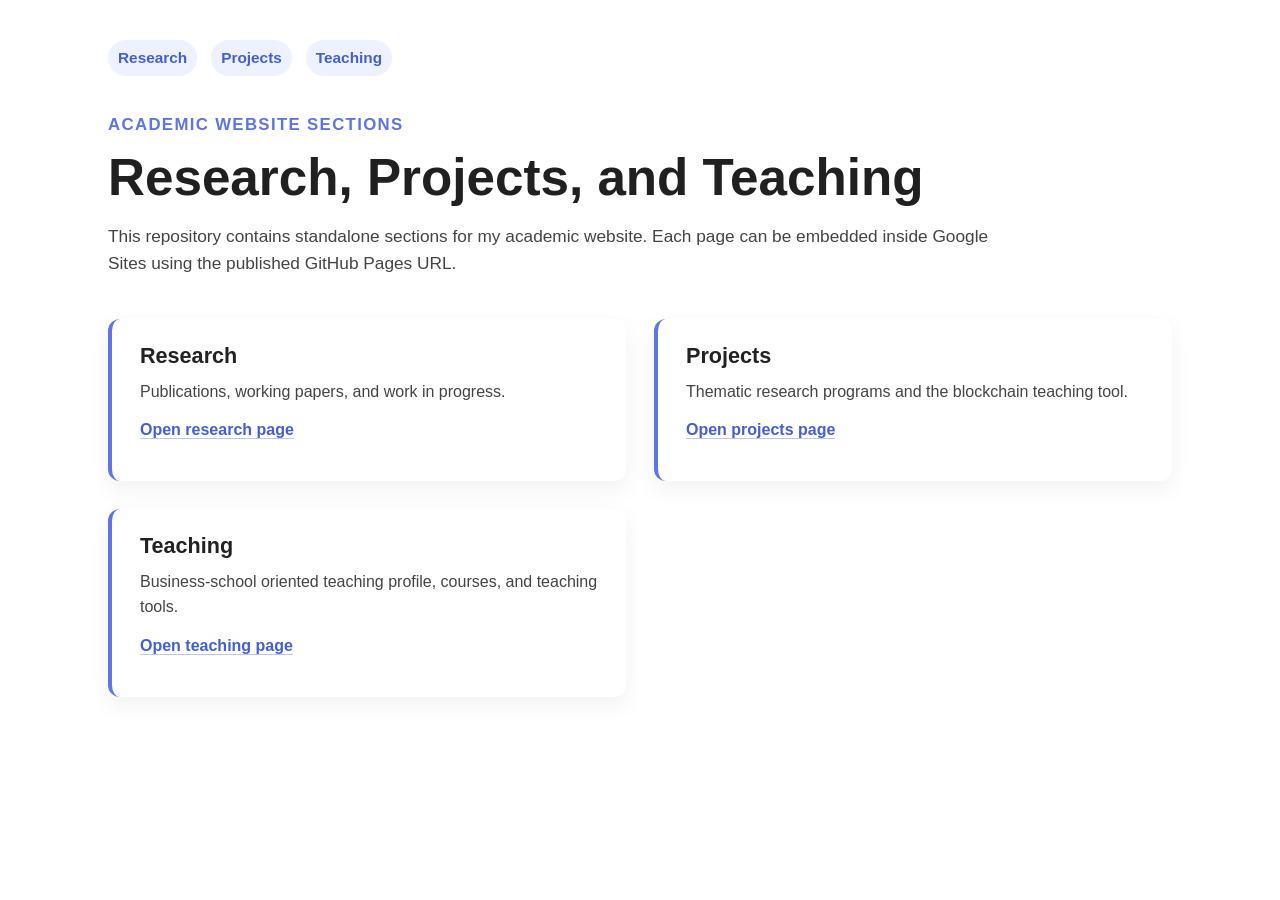
==== index.html @ dbb3ae40 "new site" ====
<!doctype html>
<html lang="en">
<head>
  <meta charset="utf-8">
  <meta name="viewport" content="width=device-width, initial-scale=1">
  <title>Danusha Rajapaksa | Academic Site Sections</title>
  <link rel="stylesheet" href="assets/style.css">
</head>
<body>
  <main class="site-shell">
    <nav class="site-nav" aria-label="Site sections">
      <a href="research/">Research</a>
      <a href="projects/">Projects</a>
      <a href="teaching/">Teaching</a>
    </nav>

    <section class="hero">
      <div class="kicker">Academic Website Sections</div>
      <h1 class="page-title">Research, Projects, and Teaching</h1>
      <p class="intro">
        This repository contains standalone sections for my academic website. Each page can be embedded inside Google Sites using the published GitHub Pages URL.
      </p>
    </section>

    <section class="project-grid">
      <article class="card">
        <h2>Research</h2>
        <p>Publications, working papers, and work in progress.</p>
        <p><a href="research/">Open research page</a></p>
      </article>

      <article class="card">
        <h2>Projects</h2>
        <p>Thematic research programs and the blockchain teaching tool.</p>
        <p><a href="projects/">Open projects page</a></p>
      </article>

      <article class="card">
        <h2>Teaching</h2>
        <p>Business-school oriented teaching profile, courses, and teaching tools.</p>
        <p><a href="teaching/">Open teaching page</a></p>
      </article>
    </section>
  </main>
</body>
</html>
---- assets/style.css ----
:root {
  --page-max-width: 1120px;
  --accent: #5d75e8;
  --accent-dark: #435ed8;
  --accent-light: #eef1ff;
  --text: #222;
  --muted: #444;
  --soft-border: rgba(93, 117, 232, 0.18);
  --shadow: 0 8px 24px rgba(0, 0, 0, 0.06);
  --radius: 12px;
}

* {
  box-sizing: border-box;
}

body {
  margin: 0;
  background: #fff;
  color: var(--text);
  font-family: Inter, -apple-system, BlinkMacSystemFont, "Segoe UI", Roboto, Arial, sans-serif;
  line-height: 1.55;
}

a {
  color: var(--accent-dark);
  font-weight: 700;
  text-decoration: none;
  border-bottom: 1px solid rgba(67, 94, 216, 0.35);
}

a:hover {
  border-bottom-color: var(--accent-dark);
}

.site-shell,
.research-page,
.project-page,
.teaching-page {
  max-width: var(--page-max-width);
  margin: 0 auto;
  padding: 40px 28px 70px;
}

.site-nav {
  display: flex;
  flex-wrap: wrap;
  gap: 14px;
  margin-bottom: 36px;
  font-size: 0.96rem;
}

.site-nav a {
  border-bottom: none;
  padding: 6px 10px;
  border-radius: 999px;
  background: var(--accent-light);
}

.hero,
.project-hero,
.teaching-hero {
  margin-bottom: 42px;
}

.kicker,
.project-kicker,
.teaching-kicker {
  color: var(--accent);
  font-size: 1.05rem;
  font-weight: 700;
  letter-spacing: 0.08em;
  text-transform: uppercase;
  margin-bottom: 12px;
}

.page-title,
.project-title,
.teaching-title {
  font-size: clamp(2rem, 4vw, 3.2rem);
  line-height: 1.08;
  font-weight: 800;
  margin: 0 0 18px;
  color: #202020;
}

.intro,
.project-intro,
.teaching-intro {
  max-width: 900px;
  font-size: 1.08rem;
  color: var(--muted);
  margin: 0;
}

.research-section,
.teaching-section {
  margin-bottom: 42px;
}

.research-heading,
.teaching-heading,
.section-heading {
  color: var(--accent);
  font-size: 1.25rem;
  font-weight: 800;
  letter-spacing: 0.08em;
  margin: 0 0 18px;
}

.paper-list {
  list-style-type: square;
  margin: 0;
  padding-left: 26px;
}

.paper-item {
  margin-bottom: 26px;
  padding-left: 4px;
}

.paper-title {
  font-size: 1.18rem;
  line-height: 1.35;
  font-weight: 800;
  color: var(--text);
  margin: 0 0 4px;
}

.paper-meta {
  font-size: 1.02rem;
  color: #333;
  margin: 0;
}

.paper-meta em {
  font-style: italic;
}

.single-paper {
  margin-left: 26px;
  margin-bottom: 28px;
}

.project-grid {
  display: grid;
  grid-template-columns: 1fr;
  gap: 28px;
}

.card,
.project-card,
.teaching-card,
.method-card {
  background: #fff;
  box-shadow: var(--shadow);
  border-radius: var(--radius);
}

.card,
.project-card,
.teaching-card {
  border-left: 4px solid var(--accent);
  padding: 24px 28px;
}

.card h2,
.project-card h2,
.teaching-card h3 {
  margin: 0 0 10px;
  font-size: 1.35rem;
  line-height: 1.25;
  color: var(--text);
  font-weight: 800;
}

.card p,
.project-summary,
.teaching-card p,
.method-card p {
  margin: 0 0 14px;
  color: var(--muted);
  font-size: 1rem;
}

.project-label {
  color: var(--accent);
  font-weight: 800;
  letter-spacing: 0.06em;
  text-transform: uppercase;
  font-size: 0.78rem;
  margin: 18px 0 8px;
}

.project-list,
.course-list,
.clean-list {
  margin: 0;
  padding-left: 20px;
}

.project-list li,
.clean-list li {
  margin: 6px 0;
}

.project-list strong,
.clean-list strong {
  font-weight: 800;
}

.tag-row,
.project-meta {
  display: flex;
  flex-wrap: wrap;
  gap: 8px;
  margin-top: 16px;
}

.tag,
.project-tag,
.teaching-tag {
  display: inline-block;
  padding: 5px 10px;
  border-radius: 999px;
  background: var(--accent-light);
  color: var(--accent-dark);
  font-size: 0.82rem;
  font-weight: 650;
}

.links,
.project-links,
.teaching-links {
  margin-top: 16px;
  display: flex;
  flex-wrap: wrap;
  gap: 12px;
}

.course-list {
  list-style-type: square;
  padding-left: 24px;
}

.course-list li {
  margin-bottom: 18px;
}

.course-title {
  display: block;
  font-weight: 800;
  color: var(--text);
  font-size: 1.08rem;
  line-height: 1.35;
}

.course-meta {
  display: block;
  color: var(--muted);
  font-size: 0.98rem;
  margin-top: 2px;
}

.method-grid {
  display: grid;
  grid-template-columns: 1fr;
  gap: 22px;
}

.method-card {
  padding: 22px 24px;
  border-top: 4px solid var(--accent);
}

.method-card h3 {
  margin: 0 0 10px;
  font-size: 1.18rem;
  font-weight: 800;
  color: var(--text);
}

.embed-note {
  padding: 14px 16px;
  background: var(--accent-light);
  border: 1px solid var(--soft-border);
  border-radius: 10px;
  color: #303b78;
  font-size: 0.95rem;
}

@media (min-width: 860px) {
  .project-grid {
    grid-template-columns: 1fr 1fr;
  }

  .project-card.featured {
    grid-column: 1 / -1;
  }

  .method-grid {
    grid-template-columns: repeat(3, 1fr);
  }
}

@media (max-width: 640px) {
  .site-shell,
  .research-page,
  .project-page,
  .teaching-page {
    padding: 32px 20px 56px;
  }

  .research-heading,
  .teaching-heading,
  .section-heading {
    font-size: 1.08rem;
  }

  .paper-title {
    font-size: 1.05rem;
  }

  .paper-meta {
    font-size: 0.98rem;
  }

  .card,
  .project-card,
  .teaching-card,
  .method-card {
    padding: 22px 22px;
  }
}
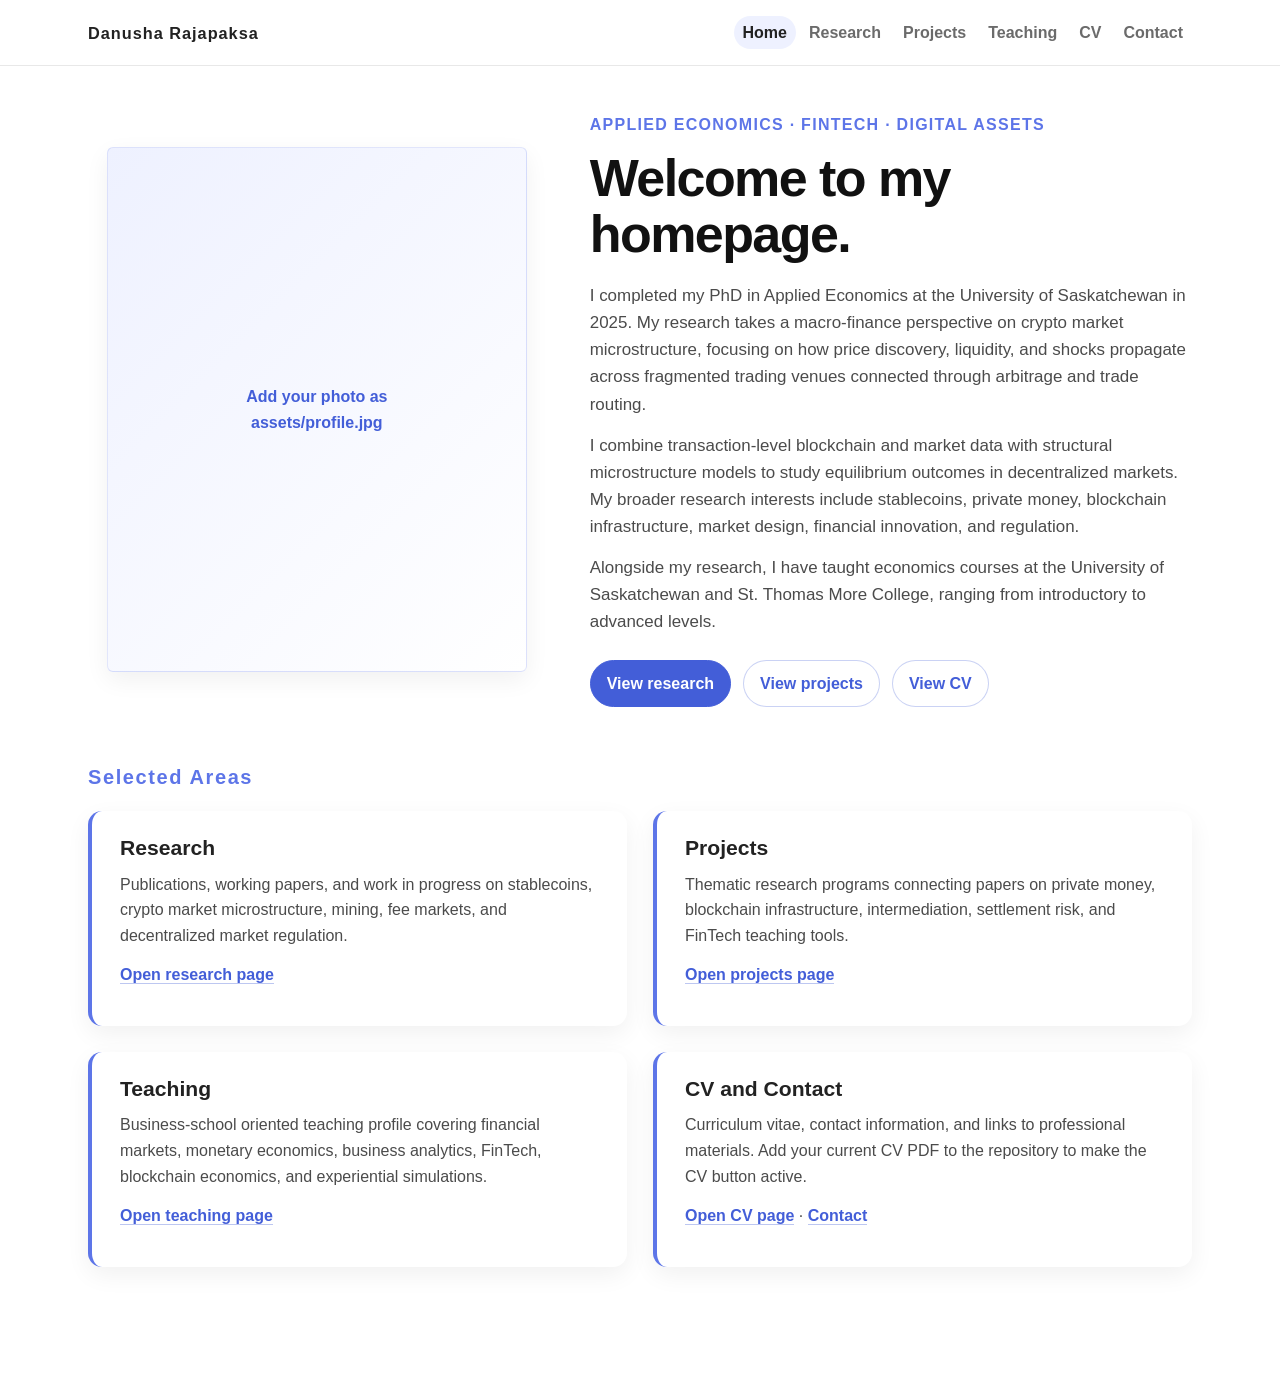
==== commit ece8fc67: "changes" ====
--- a/index.html
+++ b/index.html
@@ -3,43 +3,108 @@
 <head>
   <meta charset="utf-8">
   <meta name="viewport" content="width=device-width, initial-scale=1">
-  <title>Danusha Rajapaksa | Academic Site Sections</title>
+  <meta name="description" content="Danusha Rajapaksa: applied economist studying crypto market microstructure, stablecoins, blockchain infrastructure, FinTech, and decentralized markets.">
+  <title>Danusha Rajapaksa | Applied Economist</title>
   <link rel="stylesheet" href="assets/style.css">
 </head>
 <body>
-  <main class="site-shell">
-    <nav class="site-nav" aria-label="Site sections">
-      <a href="research/">Research</a>
-      <a href="projects/">Projects</a>
-      <a href="teaching/">Teaching</a>
-    </nav>
+  <a class="skip-link" href="#main-content">Skip to content</a>
 
-    <section class="hero">
-      <div class="kicker">Academic Website Sections</div>
-      <h1 class="page-title">Research, Projects, and Teaching</h1>
-      <p class="intro">
-        This repository contains standalone sections for my academic website. Each page can be embedded inside Google Sites using the published GitHub Pages URL.
-      </p>
+  <header class="site-header">
+    <div class="site-header-inner">
+      <a class="site-brand" href="./">Danusha Rajapaksa</a>
+      <nav class="site-nav" aria-label="Main navigation">
+        <a class="active" href="./">Home</a>
+        <a href="research/">Research</a>
+        <a href="projects/">Projects</a>
+        <a href="teaching/">Teaching</a>
+        <a href="cv/">CV</a>
+        <a href="contact/">Contact</a>
+      </nav>
+    </div>
+  </header>
+
+  <main id="main-content" class="home-page">
+    <section class="home-hero" aria-labelledby="home-title">
+      <div class="profile-photo-wrap">
+        <!-- Add your photo at assets/profile.jpg. The page will show a simple placeholder until then. -->
+        <picture>
+          <source srcset="assets/profile.webp" type="image/webp">
+          <img class="profile-photo" src="assets/profile.jpg" alt="Danusha Rajapaksa" onerror="this.outerHTML='<div class=&quot;profile-placeholder&quot;>Add your photo as<br>assets/profile.jpg</div>'">
+        </picture>
+      </div>
+
+      <div class="home-copy">
+        <div class="kicker">Applied Economics · FinTech · Digital Assets</div>
+        <h1 id="home-title" class="home-title">Welcome to my homepage.</h1>
+
+        <div class="home-description">
+          <p>
+            I completed my PhD in Applied Economics at the University of Saskatchewan in 2025.
+            My research takes a macro-finance perspective on crypto market microstructure,
+            focusing on how price discovery, liquidity, and shocks propagate across fragmented
+            trading venues connected through arbitrage and trade routing.
+          </p>
+          <p>
+            I combine transaction-level blockchain and market data with structural microstructure
+            models to study equilibrium outcomes in decentralized markets. My broader research
+            interests include stablecoins, private money, blockchain infrastructure, market design,
+            financial innovation, and regulation.
+          </p>
+          <p>
+            Alongside my research, I have taught economics courses at the University of Saskatchewan
+            and St. Thomas More College, ranging from introductory to advanced levels.
+          </p>
+        </div>
+
+        <div class="button-row" aria-label="Primary links">
+          <a class="button" href="research/">View research</a>
+          <a class="button secondary" href="projects/">View projects</a>
+          <a class="button secondary" href="cv/">View CV</a>
+        </div>
+      </div>
     </section>
 
-    <section class="project-grid">
-      <article class="card">
-        <h2>Research</h2>
-        <p>Publications, working papers, and work in progress.</p>
-        <p><a href="research/">Open research page</a></p>
-      </article>
+    <section class="home-section" aria-labelledby="quick-links-title">
+      <h2 id="quick-links-title" class="section-heading">Selected Areas</h2>
 
-      <article class="card">
-        <h2>Projects</h2>
-        <p>Thematic research programs and the blockchain teaching tool.</p>
-        <p><a href="projects/">Open projects page</a></p>
-      </article>
+      <div class="home-grid">
+        <article class="card">
+          <h3>Research</h3>
+          <p>
+            Publications, working papers, and work in progress on stablecoins, crypto market
+            microstructure, mining, fee markets, and decentralized market regulation.
+          </p>
+          <p><a href="research/">Open research page</a></p>
+        </article>
 
-      <article class="card">
-        <h2>Teaching</h2>
-        <p>Business-school oriented teaching profile, courses, and teaching tools.</p>
-        <p><a href="teaching/">Open teaching page</a></p>
-      </article>
+        <article class="card">
+          <h3>Projects</h3>
+          <p>
+            Thematic research programs connecting papers on private money, blockchain infrastructure,
+            intermediation, settlement risk, and FinTech teaching tools.
+          </p>
+          <p><a href="projects/">Open projects page</a></p>
+        </article>
+
+        <article class="card">
+          <h3>Teaching</h3>
+          <p>
+            Business-school oriented teaching profile covering financial markets, monetary economics,
+            business analytics, FinTech, blockchain economics, and experiential simulations.
+          </p>
+          <p><a href="teaching/">Open teaching page</a></p>
+        </article>
+
+        <article class="card">
+          <h3>CV and Contact</h3>
+          <p>
+            Curriculum vitae, contact information, and links to professional materials.
+            Add your current CV PDF to the repository to make the CV button active.
+          </p>
+          <p><a href="cv/">Open CV page</a> · <a href="contact/">Contact</a></p>
+        </article>
+      </div>
     </section>
   </main>
 </body>
--- a/assets/style.css
+++ b/assets/style.css
@@ -1,17 +1,25 @@
 :root {
-  --page-max-width: 1120px;
+  --page-max-width: 1160px;
   --accent: #5d75e8;
   --accent-dark: #435ed8;
   --accent-light: #eef1ff;
   --text: #222;
-  --muted: #444;
+  --muted: #4b4b4b;
+  --soft-muted: #6b6b6b;
+  --line: rgba(34, 34, 34, 0.10);
   --soft-border: rgba(93, 117, 232, 0.18);
   --shadow: 0 8px 24px rgba(0, 0, 0, 0.06);
-  --radius: 12px;
+  --radius: 14px;
+  --nav-height: 72px;
 }
 
 * {
   box-sizing: border-box;
+}
+
+html {
+  -webkit-text-size-adjust: 100%;
+  scroll-behavior: smooth;
 }
 
 body {
@@ -19,7 +27,13 @@
   background: #fff;
   color: var(--text);
   font-family: Inter, -apple-system, BlinkMacSystemFont, "Segoe UI", Roboto, Arial, sans-serif;
-  line-height: 1.55;
+  line-height: 1.6;
+}
+
+img {
+  max-width: 100%;
+  height: auto;
+  display: block;
 }
 
 a {
@@ -29,32 +43,220 @@
   border-bottom: 1px solid rgba(67, 94, 216, 0.35);
 }
 
-a:hover {
+a:hover,
+a:focus {
   border-bottom-color: var(--accent-dark);
 }
 
+.skip-link {
+  position: absolute;
+  left: -999px;
+  top: 10px;
+  z-index: 1000;
+  background: #fff;
+  color: var(--text);
+  padding: 8px 12px;
+  border: 1px solid var(--line);
+  border-radius: 8px;
+}
+
+.skip-link:focus {
+  left: 10px;
+}
+
+.site-header {
+  border-bottom: 1px solid var(--line);
+  background: rgba(255, 255, 255, 0.96);
+  position: sticky;
+  top: 0;
+  z-index: 100;
+  backdrop-filter: blur(8px);
+  -webkit-backdrop-filter: blur(8px);
+}
+
+.site-header-inner {
+  max-width: var(--page-max-width);
+  margin: 0 auto;
+  padding: 16px 28px;
+  display: flex;
+  align-items: center;
+  justify-content: space-between;
+  gap: 24px;
+}
+
+.site-brand {
+  color: var(--text);
+  font-weight: 850;
+  letter-spacing: 0.06em;
+  font-size: 1.02rem;
+  white-space: nowrap;
+  border-bottom: none;
+}
+
+.site-brand:hover,
+.site-brand:focus {
+  border-bottom: none;
+}
+
+.site-nav {
+  display: flex;
+  align-items: center;
+  justify-content: flex-end;
+  flex-wrap: wrap;
+  gap: 4px;
+}
+
+.site-nav a {
+  color: var(--soft-muted);
+  border-bottom: none;
+  font-weight: 650;
+  padding: 7px 9px;
+  border-radius: 999px;
+  line-height: 1.2;
+}
+
+.site-nav a:hover,
+.site-nav a:focus,
+.site-nav a.active {
+  color: var(--text);
+  background: var(--accent-light);
+}
+
 .site-shell,
+.home-page,
 .research-page,
 .project-page,
-.teaching-page {
+.teaching-page,
+.cv-page,
+.contact-page {
   max-width: var(--page-max-width);
   margin: 0 auto;
-  padding: 40px 28px 70px;
-}
-
-.site-nav {
+  padding: 46px 28px 72px;
+}
+
+.home-hero {
+  display: grid;
+  grid-template-columns: minmax(260px, 0.95fr) minmax(0, 1.25fr);
+  gap: 44px;
+  align-items: center;
+  margin-bottom: 54px;
+}
+
+.profile-photo-wrap {
+  width: 100%;
+  max-width: 420px;
+  margin: 0 auto;
+}
+
+.profile-photo {
+  width: 100%;
+  aspect-ratio: 4 / 5;
+  object-fit: cover;
+  border-radius: 6px;
+  box-shadow: var(--shadow);
+  background: linear-gradient(135deg, #f4f5ff, #ffffff);
+}
+
+.profile-placeholder {
+  width: 100%;
+  aspect-ratio: 4 / 5;
+  border-radius: 6px;
+  box-shadow: var(--shadow);
+  background: linear-gradient(135deg, #eef1ff, #ffffff);
+  border: 1px solid var(--soft-border);
+  display: grid;
+  place-items: center;
+  color: var(--accent-dark);
+  font-weight: 800;
+  text-align: center;
+  padding: 28px;
+}
+
+.home-copy {
+  min-width: 0;
+}
+
+.kicker,
+.project-kicker,
+.teaching-kicker {
+  color: var(--accent);
+  font-size: 1rem;
+  font-weight: 750;
+  letter-spacing: 0.08em;
+  text-transform: uppercase;
+  margin-bottom: 12px;
+}
+
+.page-title,
+.project-title,
+.teaching-title,
+.home-title {
+  font-size: clamp(2.05rem, 4.6vw, 3.25rem);
+  line-height: 1.08;
+  font-weight: 820;
+  margin: 0 0 20px;
+  color: #111;
+  letter-spacing: -0.03em;
+}
+
+.home-description,
+.intro,
+.project-intro,
+.teaching-intro {
+  max-width: 910px;
+  font-size: 1.06rem;
+  color: var(--muted);
+  margin: 0;
+}
+
+.home-description p {
+  margin: 0 0 14px;
+}
+
+.button-row {
   display: flex;
   flex-wrap: wrap;
-  gap: 14px;
-  margin-bottom: 36px;
-  font-size: 0.96rem;
-}
-
-.site-nav a {
-  border-bottom: none;
-  padding: 6px 10px;
+  gap: 12px;
+  margin-top: 24px;
+}
+
+.button {
+  display: inline-flex;
+  align-items: center;
+  justify-content: center;
+  min-height: 42px;
+  padding: 10px 16px;
   border-radius: 999px;
-  background: var(--accent-light);
+  background: var(--accent-dark);
+  color: #fff;
+  border: 1px solid var(--accent-dark);
+  font-weight: 800;
+}
+
+.button:hover,
+.button:focus {
+  color: #fff;
+  border-color: var(--accent-dark);
+}
+
+.button.secondary {
+  background: #fff;
+  color: var(--accent-dark);
+  border-color: rgba(67, 94, 216, 0.28);
+}
+
+.button.secondary:hover,
+.button.secondary:focus {
+  color: var(--accent-dark);
+  border-color: var(--accent-dark);
+}
+
+.home-section,
+.research-section,
+.teaching-section,
+.cv-section,
+.contact-section {
+  margin-bottom: 44px;
 }
 
 .hero,
@@ -63,49 +265,65 @@
   margin-bottom: 42px;
 }
 
-.kicker,
-.project-kicker,
-.teaching-kicker {
-  color: var(--accent);
-  font-size: 1.05rem;
-  font-weight: 700;
-  letter-spacing: 0.08em;
-  text-transform: uppercase;
-  margin-bottom: 12px;
-}
-
-.page-title,
-.project-title,
-.teaching-title {
-  font-size: clamp(2rem, 4vw, 3.2rem);
-  line-height: 1.08;
-  font-weight: 800;
-  margin: 0 0 18px;
-  color: #202020;
-}
-
-.intro,
-.project-intro,
-.teaching-intro {
-  max-width: 900px;
-  font-size: 1.08rem;
-  color: var(--muted);
-  margin: 0;
-}
-
-.research-section,
-.teaching-section {
-  margin-bottom: 42px;
-}
-
+.section-heading,
 .research-heading,
-.teaching-heading,
-.section-heading {
+.teaching-heading {
   color: var(--accent);
   font-size: 1.25rem;
-  font-weight: 800;
+  font-weight: 820;
   letter-spacing: 0.08em;
   margin: 0 0 18px;
+}
+
+.home-grid,
+.project-grid {
+  display: grid;
+  grid-template-columns: 1fr;
+  gap: 26px;
+}
+
+.card,
+.project-card,
+.teaching-card,
+.method-card,
+.cv-card,
+.contact-card {
+  background: #fff;
+  box-shadow: var(--shadow);
+  border-radius: var(--radius);
+}
+
+.card,
+.project-card,
+.teaching-card,
+.cv-card,
+.contact-card {
+  border-left: 4px solid var(--accent);
+  padding: 24px 28px;
+}
+
+.card h2,
+.card h3,
+.project-card h2,
+.teaching-card h3,
+.cv-card h2,
+.contact-card h2 {
+  margin: 0 0 10px;
+  font-size: 1.32rem;
+  line-height: 1.25;
+  color: var(--text);
+  font-weight: 820;
+}
+
+.card p,
+.project-summary,
+.teaching-card p,
+.method-card p,
+.cv-card p,
+.contact-card p {
+  margin: 0 0 14px;
+  color: var(--muted);
+  font-size: 1rem;
 }
 
 .paper-list {
@@ -122,7 +340,7 @@
 .paper-title {
   font-size: 1.18rem;
   line-height: 1.35;
-  font-weight: 800;
+  font-weight: 820;
   color: var(--text);
   margin: 0 0 4px;
 }
@@ -142,50 +360,9 @@
   margin-bottom: 28px;
 }
 
-.project-grid {
-  display: grid;
-  grid-template-columns: 1fr;
-  gap: 28px;
-}
-
-.card,
-.project-card,
-.teaching-card,
-.method-card {
-  background: #fff;
-  box-shadow: var(--shadow);
-  border-radius: var(--radius);
-}
-
-.card,
-.project-card,
-.teaching-card {
-  border-left: 4px solid var(--accent);
-  padding: 24px 28px;
-}
-
-.card h2,
-.project-card h2,
-.teaching-card h3 {
-  margin: 0 0 10px;
-  font-size: 1.35rem;
-  line-height: 1.25;
-  color: var(--text);
-  font-weight: 800;
-}
-
-.card p,
-.project-summary,
-.teaching-card p,
-.method-card p {
-  margin: 0 0 14px;
-  color: var(--muted);
-  font-size: 1rem;
-}
-
 .project-label {
   color: var(--accent);
-  font-weight: 800;
+  font-weight: 820;
   letter-spacing: 0.06em;
   text-transform: uppercase;
   font-size: 0.78rem;
@@ -206,7 +383,7 @@
 
 .project-list strong,
 .clean-list strong {
-  font-weight: 800;
+  font-weight: 820;
 }
 
 .tag-row,
@@ -226,7 +403,7 @@
   background: var(--accent-light);
   color: var(--accent-dark);
   font-size: 0.82rem;
-  font-weight: 650;
+  font-weight: 700;
 }
 
 .links,
@@ -249,7 +426,7 @@
 
 .course-title {
   display: block;
-  font-weight: 800;
+  font-weight: 820;
   color: var(--text);
   font-size: 1.08rem;
   line-height: 1.35;
@@ -276,7 +453,7 @@
 .method-card h3 {
   margin: 0 0 10px;
   font-size: 1.18rem;
-  font-weight: 800;
+  font-weight: 820;
   color: var(--text);
 }
 
@@ -289,7 +466,13 @@
   font-size: 0.95rem;
 }
 
-@media (min-width: 860px) {
+@media (min-width: 760px) {
+  .home-grid {
+    grid-template-columns: repeat(2, 1fr);
+  }
+}
+
+@media (min-width: 900px) {
   .project-grid {
     grid-template-columns: 1fr 1fr;
   }
@@ -303,17 +486,70 @@
   }
 }
 
-@media (max-width: 640px) {
+@media (max-width: 900px) {
+  .home-hero {
+    grid-template-columns: 1fr;
+    gap: 32px;
+  }
+
+  .profile-photo-wrap {
+    max-width: 360px;
+  }
+}
+
+@media (max-width: 720px) {
+  .site-header {
+    position: static;
+  }
+
+  .site-header-inner {
+    align-items: flex-start;
+    flex-direction: column;
+    gap: 12px;
+    padding: 14px 20px;
+  }
+
+  .site-nav {
+    width: 100%;
+    justify-content: flex-start;
+    flex-wrap: nowrap;
+    overflow-x: auto;
+    padding-bottom: 4px;
+    -webkit-overflow-scrolling: touch;
+  }
+
+  .site-nav a {
+    white-space: nowrap;
+    padding: 8px 10px;
+  }
+
   .site-shell,
+  .home-page,
   .research-page,
   .project-page,
-  .teaching-page {
+  .teaching-page,
+  .cv-page,
+  .contact-page {
     padding: 32px 20px 56px;
   }
 
+  .home-title,
+  .page-title,
+  .project-title,
+  .teaching-title {
+    font-size: clamp(2rem, 9vw, 2.75rem);
+  }
+
+  .home-description,
+  .intro,
+  .project-intro,
+  .teaching-intro {
+    font-size: 1rem;
+  }
+
+  .section-heading,
   .research-heading,
-  .teaching-heading,
-  .section-heading {
+  .teaching-heading {
     font-size: 1.08rem;
   }
 
@@ -328,7 +564,39 @@
   .card,
   .project-card,
   .teaching-card,
-  .method-card {
+  .method-card,
+  .cv-card,
+  .contact-card {
     padding: 22px 22px;
   }
-}
+
+  .button-row {
+    align-items: stretch;
+  }
+
+  .button {
+    width: 100%;
+  }
+}
+
+@media (max-width: 420px) {
+  .site-brand {
+    font-size: 0.94rem;
+    letter-spacing: 0.04em;
+  }
+
+  .site-shell,
+  .home-page,
+  .research-page,
+  .project-page,
+  .teaching-page,
+  .cv-page,
+  .contact-page {
+    padding-left: 16px;
+    padding-right: 16px;
+  }
+
+  .profile-photo-wrap {
+    max-width: 100%;
+  }
+}
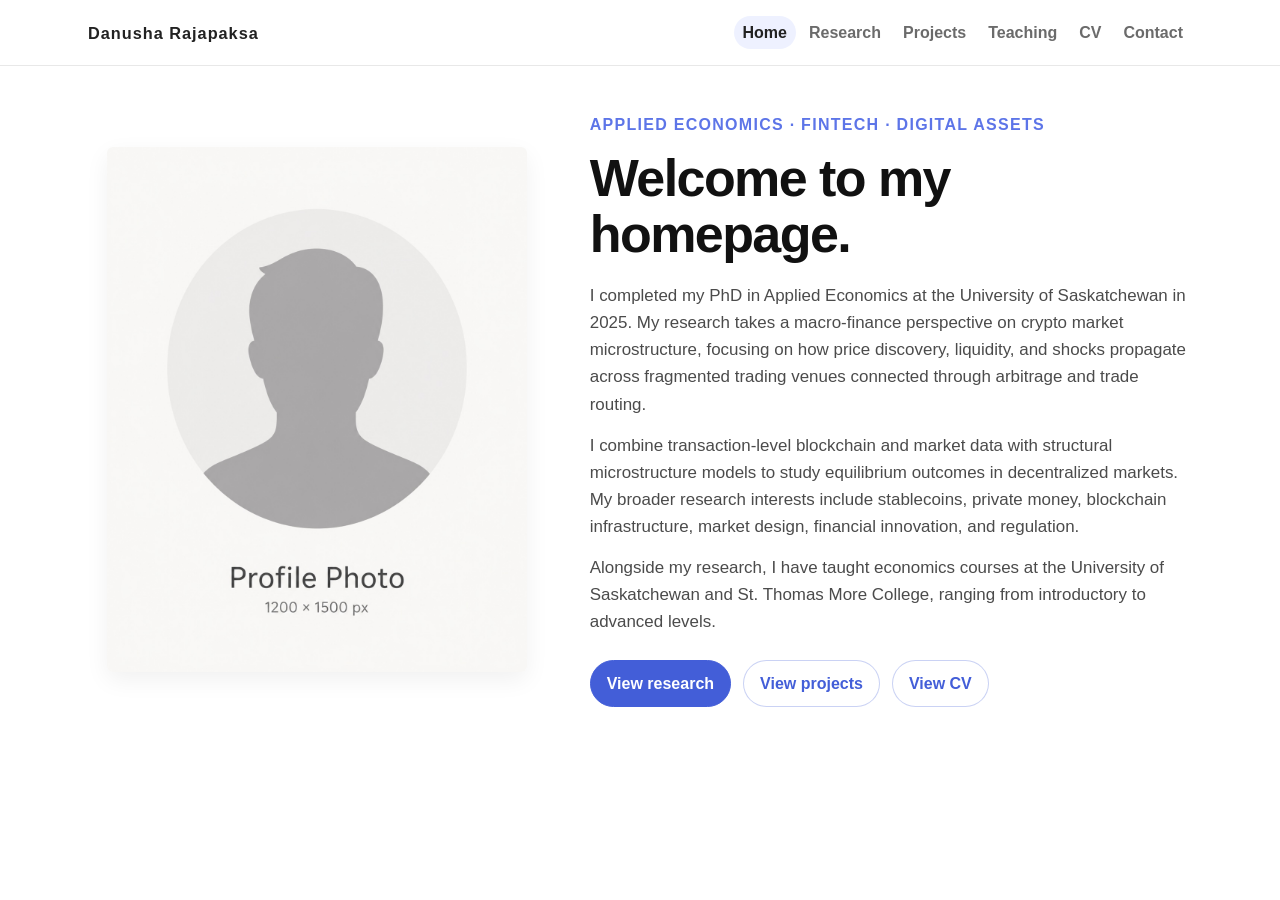
==== commit 8dbc212e: "changes" ====
--- a/index.html
+++ b/index.html
@@ -1,111 +1,97 @@
 <!doctype html>
 <html lang="en">
-<head>
-  <meta charset="utf-8">
-  <meta name="viewport" content="width=device-width, initial-scale=1">
-  <meta name="description" content="Danusha Rajapaksa: applied economist studying crypto market microstructure, stablecoins, blockchain infrastructure, FinTech, and decentralized markets.">
-  <title>Danusha Rajapaksa | Applied Economist</title>
-  <link rel="stylesheet" href="assets/style.css">
-</head>
-<body>
-  <a class="skip-link" href="#main-content">Skip to content</a>
+  <head>
+    <meta charset="utf-8" />
+    <meta name="viewport" content="width=device-width, initial-scale=1" />
+    <meta
+      name="description"
+      content="Danusha Rajapaksa: applied economist studying crypto market microstructure, stablecoins, blockchain infrastructure, FinTech, and decentralized markets."
+    />
+    <title>Danusha Rajapaksa | Applied Economist</title>
+    <link rel="stylesheet" href="assets/style.css" />
 
-  <header class="site-header">
-    <div class="site-header-inner">
-      <a class="site-brand" href="./">Danusha Rajapaksa</a>
-      <nav class="site-nav" aria-label="Main navigation">
-        <a class="active" href="./">Home</a>
-        <a href="research/">Research</a>
-        <a href="projects/">Projects</a>
-        <a href="teaching/">Teaching</a>
-        <a href="cv/">CV</a>
-        <a href="contact/">Contact</a>
-      </nav>
-    </div>
-  </header>
+    <!-- Google tag (gtag.js) -->
+    <script
+      async
+      src="https://www.googletagmanager.com/gtag/js?id=G-D7RWEZCB1S"
+    ></script>
+    <script>
+      window.dataLayer = window.dataLayer || [];
+      function gtag() {
+        dataLayer.push(arguments);
+      }
+      gtag("js", new Date());
 
-  <main id="main-content" class="home-page">
-    <section class="home-hero" aria-labelledby="home-title">
-      <div class="profile-photo-wrap">
-        <!-- Add your photo at assets/profile.jpg. The page will show a simple placeholder until then. -->
-        <picture>
-          <source srcset="assets/profile.webp" type="image/webp">
-          <img class="profile-photo" src="assets/profile.jpg" alt="Danusha Rajapaksa" onerror="this.outerHTML='<div class=&quot;profile-placeholder&quot;>Add your photo as<br>assets/profile.jpg</div>'">
-        </picture>
+      gtag("config", "G-D7RWEZCB1S");
+    </script>
+  </head>
+  <body>
+    <a class="skip-link" href="#main-content">Skip to content</a>
+
+    <header class="site-header">
+      <div class="site-header-inner">
+        <a class="site-brand" href="./">Danusha Rajapaksa</a>
+        <nav class="site-nav" aria-label="Main navigation">
+          <a class="active" href="./">Home</a>
+          <a href="research/">Research</a>
+          <a href="projects/">Projects</a>
+          <a href="teaching/">Teaching</a>
+          <a href="cv/">CV</a>
+          <a href="contact/">Contact</a>
+        </nav>
       </div>
+    </header>
 
-      <div class="home-copy">
-        <div class="kicker">Applied Economics · FinTech · Digital Assets</div>
-        <h1 id="home-title" class="home-title">Welcome to my homepage.</h1>
-
-        <div class="home-description">
-          <p>
-            I completed my PhD in Applied Economics at the University of Saskatchewan in 2025.
-            My research takes a macro-finance perspective on crypto market microstructure,
-            focusing on how price discovery, liquidity, and shocks propagate across fragmented
-            trading venues connected through arbitrage and trade routing.
-          </p>
-          <p>
-            I combine transaction-level blockchain and market data with structural microstructure
-            models to study equilibrium outcomes in decentralized markets. My broader research
-            interests include stablecoins, private money, blockchain infrastructure, market design,
-            financial innovation, and regulation.
-          </p>
-          <p>
-            Alongside my research, I have taught economics courses at the University of Saskatchewan
-            and St. Thomas More College, ranging from introductory to advanced levels.
-          </p>
+    <main id="main-content" class="home-page">
+      <section class="home-hero" aria-labelledby="home-title">
+        <div class="profile-photo-wrap">
+          <!-- Add your photo at assets/profile.jpg. The page will show a simple placeholder until then. -->
+          <picture>
+            <img
+              class="profile-photo"
+              src="assets/profile.jpg"
+              alt="Danusha Rajapaksa"
+              onerror="
+                this.outerHTML =
+                  '<div class=&quot;profile-placeholder&quot;>Add your photo as<br>assets/profile.jpg</div>'
+              "
+            />
+          </picture>
         </div>
 
-        <div class="button-row" aria-label="Primary links">
-          <a class="button" href="research/">View research</a>
-          <a class="button secondary" href="projects/">View projects</a>
-          <a class="button secondary" href="cv/">View CV</a>
+        <div class="home-copy">
+          <div class="kicker">Applied Economics · FinTech · Digital Assets</div>
+          <h1 id="home-title" class="home-title">Welcome to my homepage.</h1>
+
+          <div class="home-description">
+            <p>
+              I completed my PhD in Applied Economics at the University of
+              Saskatchewan in 2025. My research takes a macro-finance
+              perspective on crypto market microstructure, focusing on how price
+              discovery, liquidity, and shocks propagate across fragmented
+              trading venues connected through arbitrage and trade routing.
+            </p>
+            <p>
+              I combine transaction-level blockchain and market data with
+              structural microstructure models to study equilibrium outcomes in
+              decentralized markets. My broader research interests include
+              stablecoins, private money, blockchain infrastructure, market
+              design, financial innovation, and regulation.
+            </p>
+            <p>
+              Alongside my research, I have taught economics courses at the
+              University of Saskatchewan and St. Thomas More College, ranging
+              from introductory to advanced levels.
+            </p>
+          </div>
+
+          <div class="button-row" aria-label="Primary links">
+            <a class="button" href="research/">View research</a>
+            <a class="button secondary" href="projects/">View projects</a>
+            <a class="button secondary" href="cv/">View CV</a>
+          </div>
         </div>
-      </div>
-    </section>
-
-    <section class="home-section" aria-labelledby="quick-links-title">
-      <h2 id="quick-links-title" class="section-heading">Selected Areas</h2>
-
-      <div class="home-grid">
-        <article class="card">
-          <h3>Research</h3>
-          <p>
-            Publications, working papers, and work in progress on stablecoins, crypto market
-            microstructure, mining, fee markets, and decentralized market regulation.
-          </p>
-          <p><a href="research/">Open research page</a></p>
-        </article>
-
-        <article class="card">
-          <h3>Projects</h3>
-          <p>
-            Thematic research programs connecting papers on private money, blockchain infrastructure,
-            intermediation, settlement risk, and FinTech teaching tools.
-          </p>
-          <p><a href="projects/">Open projects page</a></p>
-        </article>
-
-        <article class="card">
-          <h3>Teaching</h3>
-          <p>
-            Business-school oriented teaching profile covering financial markets, monetary economics,
-            business analytics, FinTech, blockchain economics, and experiential simulations.
-          </p>
-          <p><a href="teaching/">Open teaching page</a></p>
-        </article>
-
-        <article class="card">
-          <h3>CV and Contact</h3>
-          <p>
-            Curriculum vitae, contact information, and links to professional materials.
-            Add your current CV PDF to the repository to make the CV button active.
-          </p>
-          <p><a href="cv/">Open CV page</a> · <a href="contact/">Contact</a></p>
-        </article>
-      </div>
-    </section>
-  </main>
-</body>
+      </section>
+    </main>
+  </body>
 </html>
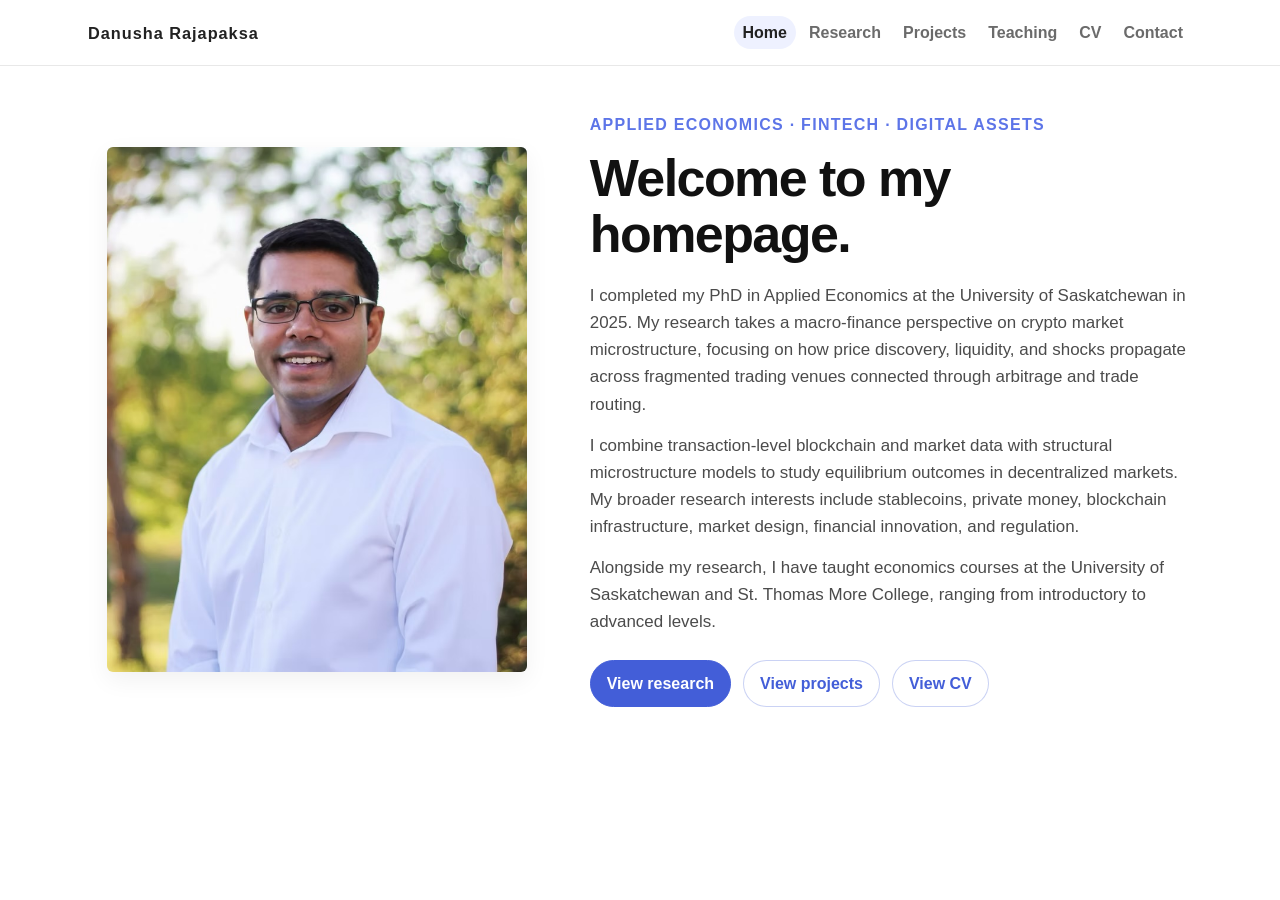
==== commit d5f4dad8: "changes" ====
--- a/index.html
+++ b/index.html
@@ -9,21 +9,8 @@
     />
     <title>Danusha Rajapaksa | Applied Economist</title>
     <link rel="stylesheet" href="assets/style.css" />
-
-    <!-- Google tag (gtag.js) -->
-    <script
-      async
-      src="https://www.googletagmanager.com/gtag/js?id=G-D7RWEZCB1S"
-    ></script>
-    <script>
-      window.dataLayer = window.dataLayer || [];
-      function gtag() {
-        dataLayer.push(arguments);
-      }
-      gtag("js", new Date());
-
-      gtag("config", "G-D7RWEZCB1S");
-    </script>
+    <link rel="shortcut icon" type="image/x-icon" href="favicon.ico" />
+    <script src="assets/analytics.js" defer></script>
   </head>
   <body>
     <a class="skip-link" href="#main-content">Skip to content</a>
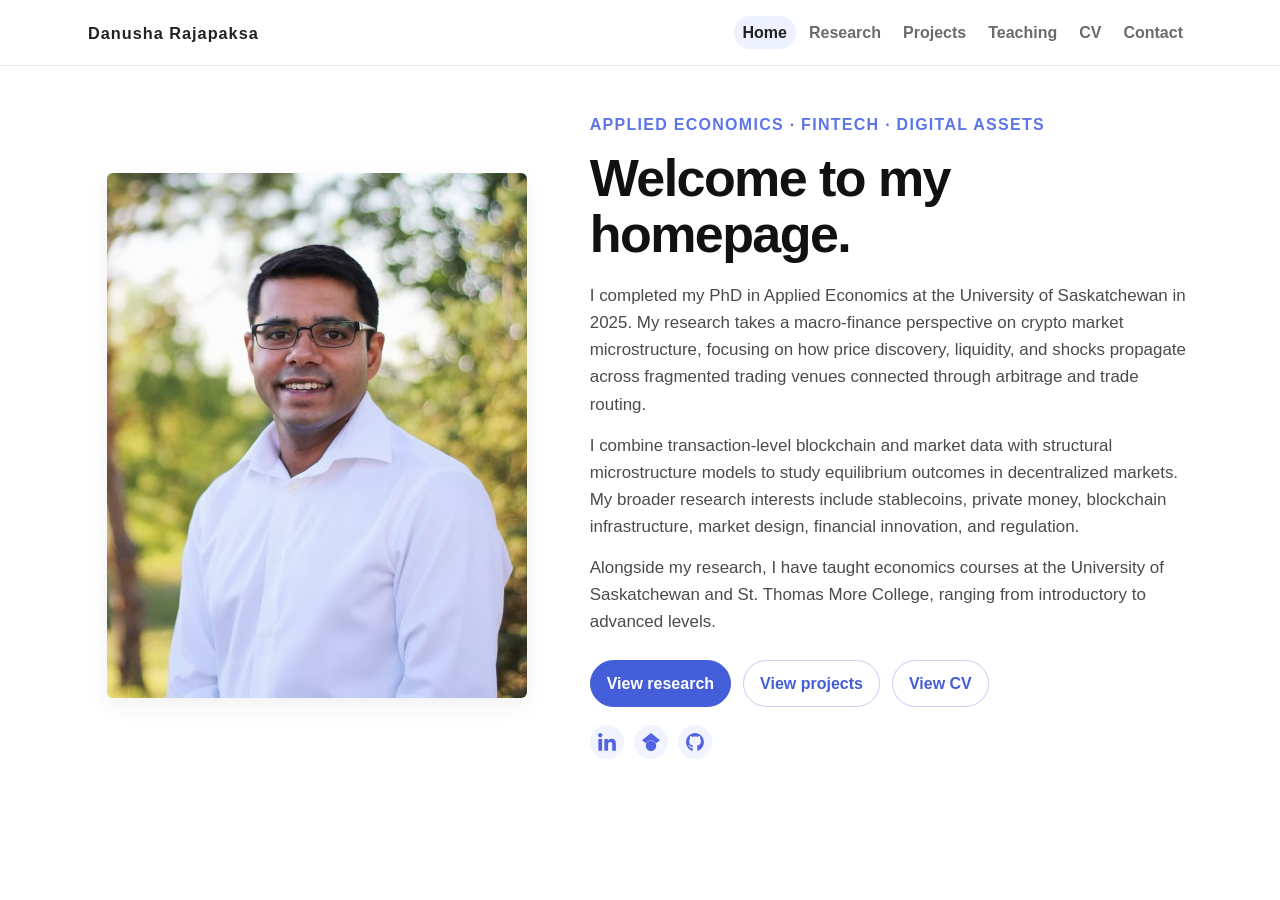
==== commit ed14a7e4: "updates" ====
--- a/index.html
+++ b/index.html
@@ -9,6 +9,7 @@
     />
     <title>Danusha Rajapaksa | Applied Economist</title>
     <link rel="stylesheet" href="assets/style.css" />
+    <link rel="stylesheet" href="assets/social-icons.css" />
     <link rel="shortcut icon" type="image/x-icon" href="favicon.ico" />
     <script src="assets/analytics.js" defer></script>
   </head>
@@ -77,6 +78,41 @@
             <a class="button secondary" href="projects/">View projects</a>
             <a class="button secondary" href="cv/">View CV</a>
           </div>
+
+          <div class="profile-icons" aria-label="Professional profile links">
+            <a
+              class="profile-icon"
+              href="https://www.linkedin.com/in/drajapaksa/"
+              target="_blank"
+              rel="noopener noreferrer"
+              aria-label="LinkedIn"
+              title="LinkedIn"
+            >
+              <img src="assets/linkedin.svg" alt="" aria-hidden="true" />
+            </a>
+
+            <a
+              class="profile-icon"
+              href="https://scholar.google.com/citations?hl=en&amp;user=Pq964mMAAAAJ"
+              target="_blank"
+              rel="noopener noreferrer"
+              aria-label="Google Scholar"
+              title="Google Scholar"
+            >
+              <img src="assets/googlescholar.svg" alt="" aria-hidden="true" />
+            </a>
+
+            <a
+              class="profile-icon"
+              href="https://github.com/jdr501"
+              target="_blank"
+              rel="noopener noreferrer"
+              aria-label="GitHub"
+              title="GitHub"
+            >
+              <img src="assets/github.svg" alt="" aria-hidden="true" />
+            </a>
+          </div>
         </div>
       </section>
     </main>
--- a/assets/style.css
+++ b/assets/style.css
@@ -6,7 +6,7 @@
   --text: #222;
   --muted: #4b4b4b;
   --soft-muted: #6b6b6b;
-  --line: rgba(34, 34, 34, 0.10);
+  --line: rgba(34, 34, 34, 0.1);
   --soft-border: rgba(93, 117, 232, 0.18);
   --shadow: 0 8px 24px rgba(0, 0, 0, 0.06);
   --radius: 14px;
@@ -26,7 +26,14 @@
   margin: 0;
   background: #fff;
   color: var(--text);
-  font-family: Inter, -apple-system, BlinkMacSystemFont, "Segoe UI", Roboto, Arial, sans-serif;
+  font-family:
+    Inter,
+    -apple-system,
+    BlinkMacSystemFont,
+    "Segoe UI",
+    Roboto,
+    Arial,
+    sans-serif;
   line-height: 1.6;
 }
 
--- a/assets/social-icons.css
+++ b/assets/social-icons.css
@@ -0,0 +1,46 @@
+.profile-icons {
+  display: flex;
+  align-items: center;
+  gap: 10px;
+  margin-top: 18px;
+}
+
+.profile-icon {
+  display: inline-flex;
+  align-items: center;
+  justify-content: center;
+  width: 34px;
+  height: 34px;
+  border-radius: 999px;
+  background: #f1f3ff;
+  text-decoration: none !important;
+  border-bottom: none !important;
+  box-shadow: none;
+  transition:
+    background-color 0.18s ease,
+    transform 0.18s ease;
+}
+
+.profile-icon img {
+  width: 18px;
+  height: 18px;
+  display: block;
+  border: 0;
+  filter: brightness(0) saturate(100%) invert(34%) sepia(67%) saturate(1696%)
+    hue-rotate(218deg) brightness(92%) contrast(91%);
+  transition: filter 0.18s ease;
+}
+
+.profile-icon:hover {
+  background: #435ed8;
+  transform: translateY(-1px);
+}
+
+.profile-icon:hover img {
+  filter: brightness(0) invert(1);
+}
+
+.profile-icon:focus {
+  outline: 2px solid #5d75e8;
+  outline-offset: 4px;
+}
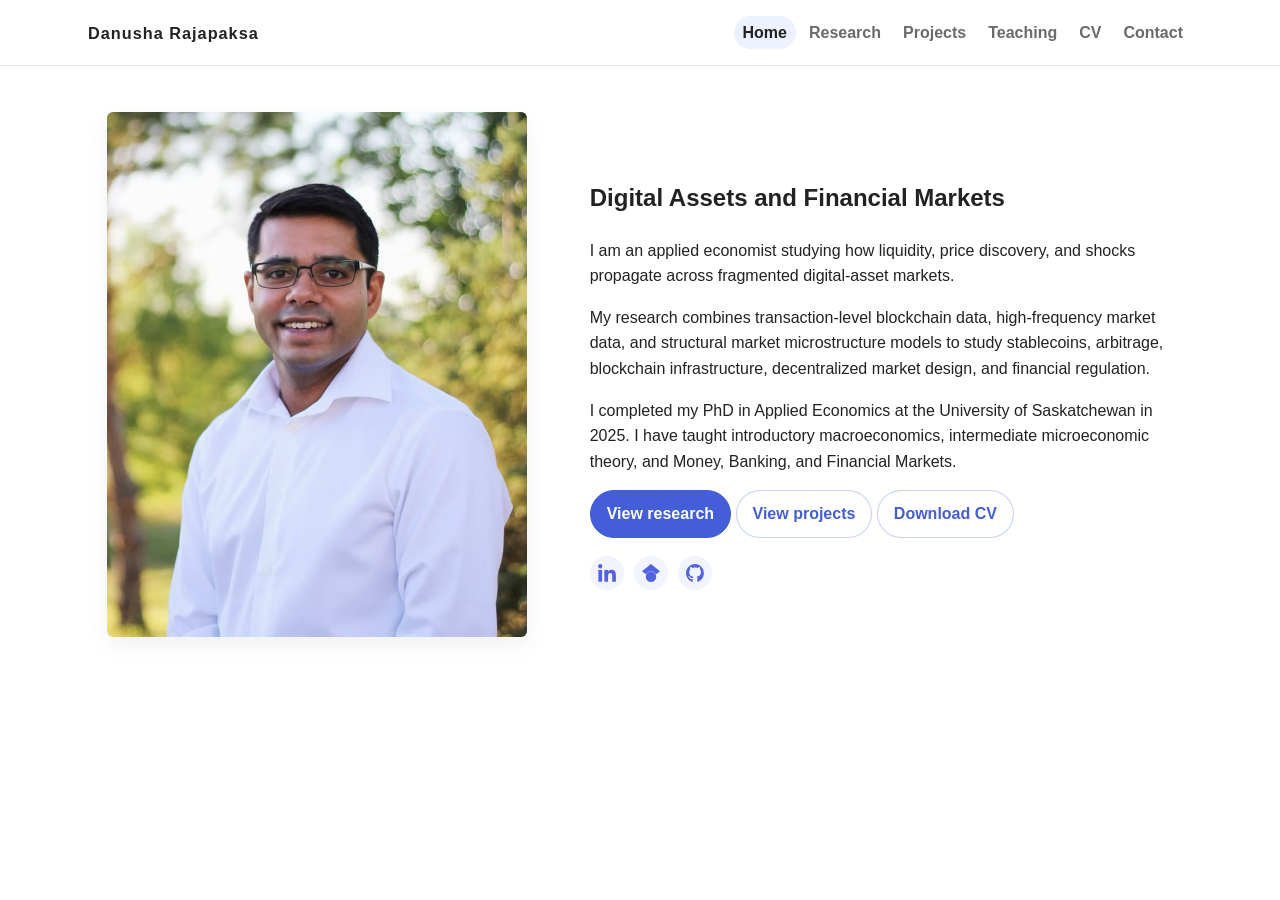
==== commit bc792263: "updates" ====
--- a/index.html
+++ b/index.html
@@ -46,37 +46,38 @@
             />
           </picture>
         </div>
+        <div class="hero-copy">
+          <h1>Digital Assets and Financial Markets</h1>
 
-        <div class="home-copy">
-          <div class="kicker">Applied Economics · FinTech · Digital Assets</div>
-          <h1 id="home-title" class="home-title">Welcome to my homepage.</h1>
+          <p>
+            I am an applied economist studying how liquidity, price discovery,
+            and shocks propagate across fragmented digital-asset markets.
+          </p>
 
-          <div class="home-description">
-            <p>
-              I completed my PhD in Applied Economics at the University of
-              Saskatchewan in 2025. My research takes a macro-finance
-              perspective on crypto market microstructure, focusing on how price
-              discovery, liquidity, and shocks propagate across fragmented
-              trading venues connected through arbitrage and trade routing.
-            </p>
-            <p>
-              I combine transaction-level blockchain and market data with
-              structural microstructure models to study equilibrium outcomes in
-              decentralized markets. My broader research interests include
-              stablecoins, private money, blockchain infrastructure, market
-              design, financial innovation, and regulation.
-            </p>
-            <p>
-              Alongside my research, I have taught economics courses at the
-              University of Saskatchewan and St. Thomas More College, ranging
-              from introductory to advanced levels.
-            </p>
-          </div>
+          <p>
+            My research combines transaction-level blockchain data,
+            high-frequency market data, and structural market microstructure
+            models to study stablecoins, arbitrage, blockchain infrastructure,
+            decentralized market design, and financial regulation.
+          </p>
 
-          <div class="button-row" aria-label="Primary links">
-            <a class="button" href="research/">View research</a>
+          <p>
+            I completed my PhD in Applied Economics at the University of
+            Saskatchewan in 2025. I have taught introductory macroeconomics,
+            intermediate microeconomic theory, and Money, Banking, and Financial
+            Markets.
+          </p>
+
+          <div class="hero-actions">
+            <a class="button primary" href="research/">View research</a>
             <a class="button secondary" href="projects/">View projects</a>
-            <a class="button secondary" href="cv/">View CV</a>
+            <a
+              class="button secondary"
+              href="assets/Danusha_Rajapaksa_CV.pdf"
+              target="_blank"
+              rel="noopener"
+              >Download CV</a
+            >
           </div>
 
           <div class="profile-icons" aria-label="Professional profile links">
--- a/assets/style.css
+++ b/assets/style.css
@@ -607,3 +607,18 @@
     max-width: 100%;
   }
 }
+.eyebrow {
+  margin: 0 0 22px;
+  color: #5d75e8;
+  font-size: 0.9rem;
+  font-weight: 800;
+  letter-spacing: 0.12em;
+  text-transform: uppercase;
+}
+
+.hero-lead {
+  font-size: 1.18rem;
+  line-height: 1.65;
+  color: #222;
+  font-weight: 500;
+}
